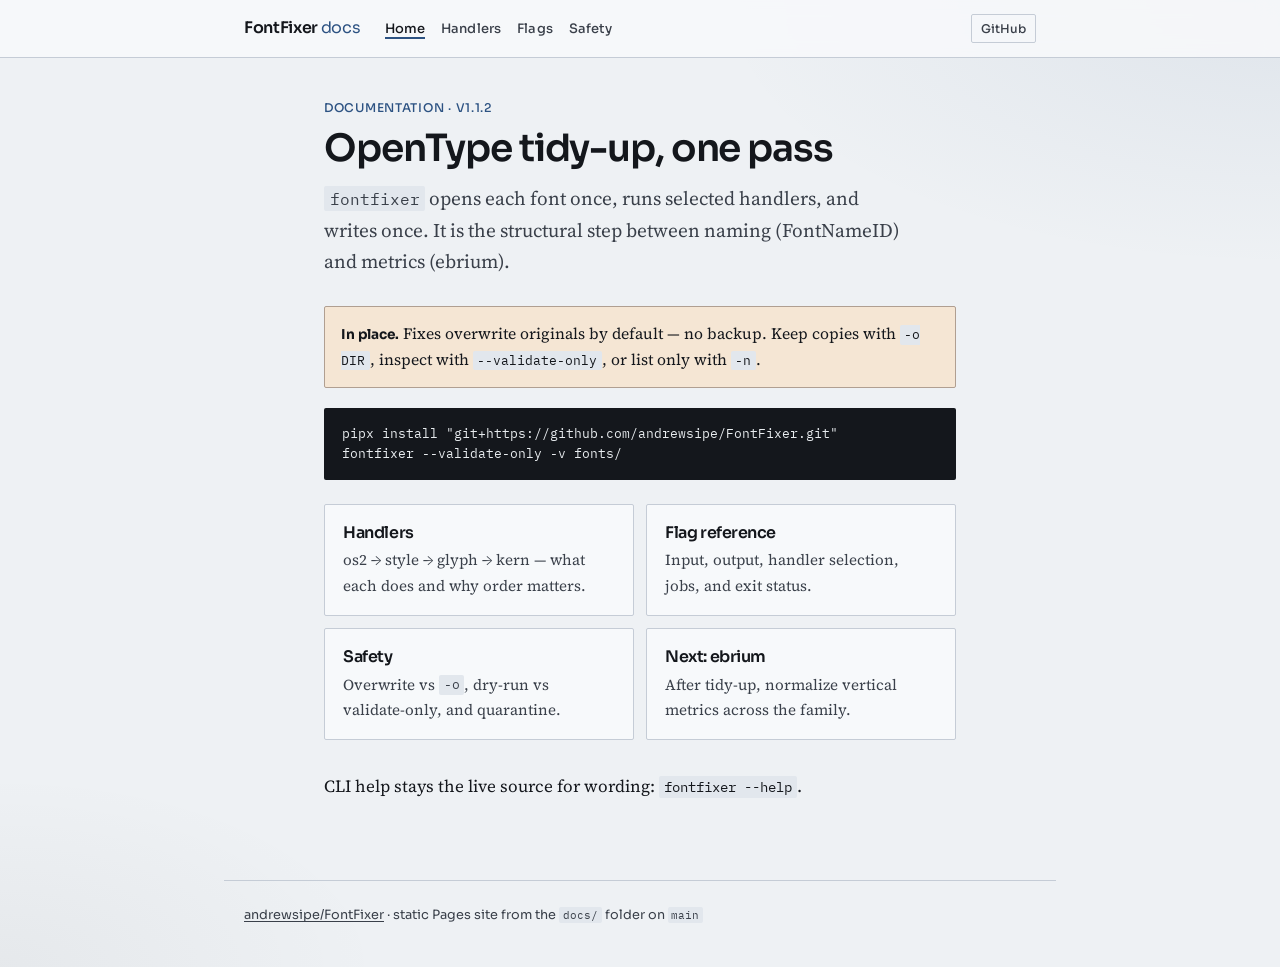
==== docs/index.html @ db6c0c36 "Add Pages docs site and slim README for casual users Move handler tables and safety detail into a st" ====
<!DOCTYPE html>
<html lang="en">
<head>
  <meta charset="utf-8" />
  <meta name="viewport" content="width=device-width, initial-scale=1" />
  <title>FontFixer docs</title>
  <meta name="description" content="OpenType tidy-up — handlers, flags, and safety for fontfixer." />
  <link rel="preconnect" href="https://fonts.googleapis.com" />
  <link rel="preconnect" href="https://fonts.gstatic.com" crossorigin />
  <link href="https://fonts.googleapis.com/css2?family=IBM+Plex+Mono:wght@400;500&family=Sora:wght@400;500;600&family=Source+Serif+4:opsz,wght@8..60,400;8..60,600&display=swap" rel="stylesheet" />
  <link rel="stylesheet" href="styles.css" />
</head>
<body>
  <header class="site-header">
    <div class="site-header-inner">
      <a class="brand" href="index.html">FontFixer <span>docs</span></a>
      <nav class="nav" aria-label="Primary">
        <a href="index.html" aria-current="page">Home</a>
        <a href="handlers.html">Handlers</a>
        <a href="flags.html">Flags</a>
        <a href="safety.html">Safety</a>
      </nav>
      <a class="github-link" href="https://github.com/andrewsipe/FontFixer">GitHub</a>
    </div>
  </header>

  <main>
    <p class="meta">Documentation · v1.1.2</p>
    <h1>OpenType tidy-up, one pass</h1>
    <p class="lede">
      <code>fontfixer</code> opens each font once, runs selected handlers, and writes once. It is the structural step between naming (FontNameID) and metrics (ebrium).
    </p>

    <div class="callout warn">
      <strong>In place.</strong> Fixes overwrite originals by default — no backup. Keep copies with <code>-o DIR</code>, inspect with <code>--validate-only</code>, or list only with <code>-n</code>.
    </div>

    <pre><code>pipx install "git+https://github.com/andrewsipe/FontFixer.git"
fontfixer --validate-only -v fonts/</code></pre>

    <div class="card-grid">
      <a class="card" href="handlers.html">
        <h2>Handlers</h2>
        <p>os2 → style → glyph → kern — what each does and why order matters.</p>
      </a>
      <a class="card" href="flags.html">
        <h2>Flag reference</h2>
        <p>Input, output, handler selection, jobs, and exit status.</p>
      </a>
      <a class="card" href="safety.html">
        <h2>Safety</h2>
        <p>Overwrite vs <code>-o</code>, dry-run vs validate-only, and quarantine.</p>
      </a>
      <a class="card" href="https://andrewsipe.github.io/ebrium/">
        <h2>Next: ebrium</h2>
        <p>After tidy-up, normalize vertical metrics across the family.</p>
      </a>
    </div>

    <p>CLI help stays the live source for wording: <code>fontfixer --help</code>.</p>
  </main>

  <footer class="site-footer">
    <a href="https://github.com/andrewsipe/FontFixer">andrewsipe/FontFixer</a>
    · static Pages site from the <code>docs/</code> folder on <code>main</code>
  </footer>
</body>
</html>
---- docs/styles.css ----
/* FontFixer docs — toolbench / tidy-up reference
   Sibling layout to ebrium docs; steel accent instead of verdigris. */

:root {
  --ink: #14171c;
  --ink-soft: #3a404a;
  --paper: #eef1f4;
  --paper-raised: #f7f9fb;
  --rule: #c5ccd6;
  --rule-strong: #8b95a5;
  --accent: #2c5282;
  --accent-soft: #dce6f2;
  --warn: #8a4b12;
  --warn-bg: #f5e6d4;
  --code-bg: #e2e7ed;
  --mono: "IBM Plex Mono", ui-monospace, monospace;
  --sans: "Sora", system-ui, sans-serif;
  --serif: "Source Serif 4", Georgia, serif;
  --max: 42rem;
  --wide: 52rem;
}

*,
*::before,
*::after {
  box-sizing: border-box;
}

html {
  scroll-behavior: smooth;
}

body {
  margin: 0;
  min-height: 100vh;
  color: var(--ink);
  background:
    radial-gradient(ellipse 80% 50% at 100% 0%, rgba(44, 82, 130, 0.08), transparent 55%),
    radial-gradient(ellipse 60% 40% at 0% 100%, rgba(20, 23, 28, 0.04), transparent 50%),
    var(--paper);
  font-family: var(--serif);
  font-size: 1.0625rem;
  line-height: 1.65;
  -webkit-font-smoothing: antialiased;
}

a {
  color: var(--accent);
  text-underline-offset: 0.15em;
}

a:hover {
  color: var(--ink);
}

.site-header {
  position: sticky;
  top: 0;
  z-index: 20;
  border-bottom: 1px solid var(--rule);
  background: color-mix(in srgb, var(--paper-raised) 88%, transparent);
  backdrop-filter: blur(10px);
}

.site-header-inner {
  max-width: var(--wide);
  margin: 0 auto;
  padding: 0.85rem 1.25rem;
  display: flex;
  flex-wrap: wrap;
  align-items: baseline;
  gap: 0.75rem 1.5rem;
}

.brand {
  font-family: var(--sans);
  font-weight: 600;
  font-size: 1rem;
  letter-spacing: -0.02em;
  color: var(--ink);
  text-decoration: none;
}

.brand span {
  color: var(--accent);
  font-weight: 400;
}

.nav {
  display: flex;
  flex-wrap: wrap;
  gap: 0.35rem 1rem;
  font-family: var(--sans);
  font-size: 0.8125rem;
  font-weight: 500;
  letter-spacing: 0.01em;
}

.nav a {
  color: var(--ink-soft);
  text-decoration: none;
}

.nav a:hover,
.nav a[aria-current="page"] {
  color: var(--ink);
}

.nav a[aria-current="page"] {
  box-shadow: inset 0 -2px 0 var(--accent);
}

.github-link {
  margin-left: auto;
  font-family: var(--sans);
  font-size: 0.75rem;
  font-weight: 500;
  color: var(--ink-soft);
  text-decoration: none;
  border: 1px solid var(--rule);
  padding: 0.25rem 0.55rem;
  border-radius: 2px;
}

.github-link:hover {
  border-color: var(--ink);
  color: var(--ink);
}

main {
  max-width: var(--max);
  margin: 0 auto;
  padding: 2.5rem 1.25rem 4rem;
}

main.wide {
  max-width: var(--wide);
}

h1,
h2,
h3 {
  font-family: var(--sans);
  font-weight: 600;
  letter-spacing: -0.03em;
  line-height: 1.2;
  color: var(--ink);
}

h1 {
  font-size: clamp(1.85rem, 4vw, 2.35rem);
  margin: 0 0 0.75rem;
}

h2 {
  font-size: 1.25rem;
  margin: 2.5rem 0 0.75rem;
  padding-top: 0.5rem;
  border-top: 1px solid var(--rule);
}

h2:first-of-type {
  border-top: none;
  padding-top: 0;
}

h3 {
  font-size: 1.05rem;
  margin: 1.75rem 0 0.5rem;
}

.lede {
  font-size: 1.2rem;
  color: var(--ink-soft);
  margin: 0 0 1.75rem;
  max-width: 36rem;
}

.meta {
  font-family: var(--sans);
  font-size: 0.75rem;
  font-weight: 500;
  letter-spacing: 0.06em;
  text-transform: uppercase;
  color: var(--accent);
  margin: 0 0 0.5rem;
}

p {
  margin: 0 0 1rem;
}

ul,
ol {
  margin: 0 0 1.25rem;
  padding-left: 1.25rem;
}

li {
  margin-bottom: 0.35rem;
}

li::marker {
  color: var(--accent);
}

.card-grid {
  display: grid;
  gap: 0.75rem;
  margin: 1.5rem 0 2rem;
}

@media (min-width: 640px) {
  .card-grid {
    grid-template-columns: 1fr 1fr;
  }
}

.card {
  display: block;
  padding: 1.1rem 1.15rem;
  background: var(--paper-raised);
  border: 1px solid var(--rule);
  border-radius: 2px;
  text-decoration: none;
  color: inherit;
  transition: border-color 0.15s ease, transform 0.15s ease;
}

.card:hover {
  border-color: var(--accent);
  transform: translateY(-1px);
  color: inherit;
}

.card h2 {
  font-size: 1rem;
  margin: 0 0 0.35rem;
  border: none;
  padding: 0;
}

.card p {
  margin: 0;
  font-size: 0.95rem;
  color: var(--ink-soft);
}

.callout {
  margin: 1.25rem 0;
  padding: 0.9rem 1rem;
  background: var(--accent-soft);
  border: 1px solid color-mix(in srgb, var(--accent) 28%, var(--rule));
  border-radius: 2px;
  font-size: 0.98rem;
}

.callout.warn {
  background: var(--warn-bg);
  border-color: color-mix(in srgb, var(--warn) 35%, var(--rule));
}

.callout strong {
  font-family: var(--sans);
  font-size: 0.85rem;
  letter-spacing: -0.01em;
}

code,
kbd {
  font-family: var(--mono);
  font-size: 0.84em;
  background: var(--code-bg);
  padding: 0.1em 0.35em;
  border-radius: 2px;
}

pre {
  margin: 1rem 0 1.5rem;
  padding: 1rem 1.1rem;
  overflow-x: auto;
  background: var(--ink);
  color: #e8ecef;
  border-radius: 2px;
  font-family: var(--mono);
  font-size: 0.8rem;
  line-height: 1.55;
}

pre code {
  background: none;
  padding: 0;
  color: inherit;
  font-size: inherit;
}

table {
  width: 100%;
  border-collapse: collapse;
  margin: 1rem 0 1.5rem;
  font-size: 0.95rem;
}

th,
td {
  text-align: left;
  vertical-align: top;
  padding: 0.55rem 0.65rem;
  border-bottom: 1px solid var(--rule);
}

th {
  font-family: var(--sans);
  font-size: 0.72rem;
  font-weight: 600;
  letter-spacing: 0.04em;
  text-transform: uppercase;
  color: var(--ink-soft);
  border-bottom-color: var(--rule-strong);
}

td code {
  white-space: nowrap;
}

.term {
  font-family: var(--sans);
  font-weight: 600;
  font-size: 0.95rem;
  letter-spacing: -0.02em;
}

.site-footer {
  max-width: var(--wide);
  margin: 0 auto;
  padding: 1.5rem 1.25rem 2.5rem;
  border-top: 1px solid var(--rule);
  font-family: var(--sans);
  font-size: 0.8rem;
  color: var(--ink-soft);
}

.site-footer a {
  color: var(--ink-soft);
}

.steps {
  counter-reset: step;
  list-style: none;
  padding: 0;
  margin: 1.25rem 0 1.75rem;
}

.steps li {
  counter-increment: step;
  position: relative;
  padding: 0.85rem 0 0.85rem 3rem;
  border-bottom: 1px solid var(--rule);
}

.steps li::before {
  content: counter(step);
  position: absolute;
  left: 0;
  top: 0.95rem;
  width: 1.75rem;
  height: 1.75rem;
  display: flex;
  align-items: center;
  justify-content: center;
  font-family: var(--sans);
  font-size: 0.75rem;
  font-weight: 600;
  color: var(--paper-raised);
  background: var(--accent);
  border-radius: 2px;
}

.steps .term {
  display: block;
  margin-bottom: 0.2rem;
}
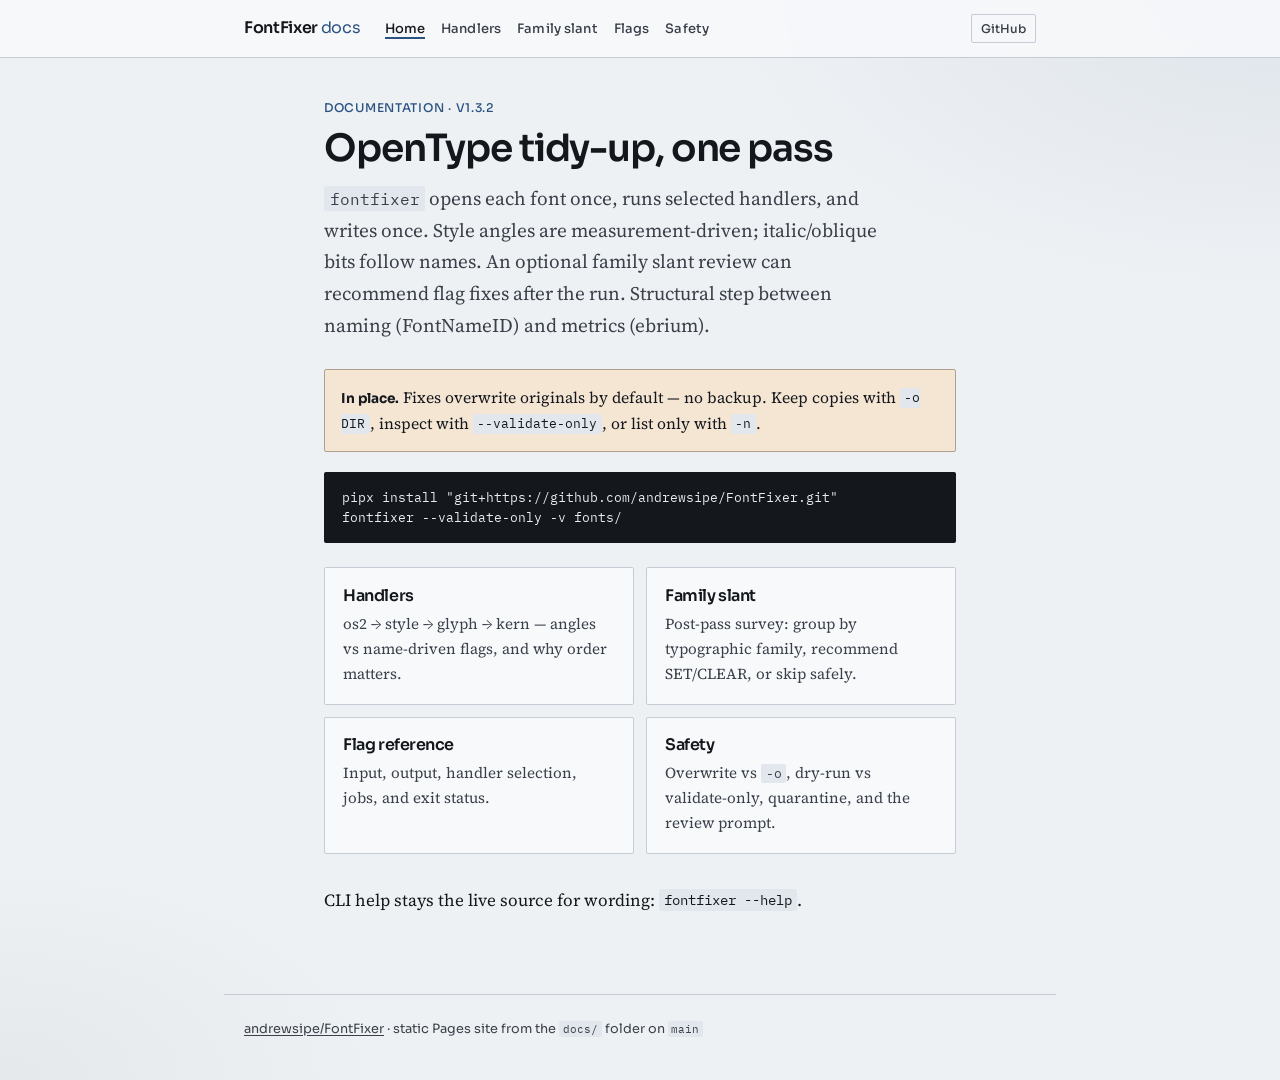
==== commit 2797f405: "Ship style/family slant review 1.3.2 with docs. Harden italic angle measurement and name-driven flag" ====
--- a/docs/index.html
+++ b/docs/index.html
@@ -4,7 +4,7 @@
   <meta charset="utf-8" />
   <meta name="viewport" content="width=device-width, initial-scale=1" />
   <title>FontFixer docs</title>
-  <meta name="description" content="OpenType tidy-up — handlers, flags, and safety for fontfixer." />
+  <meta name="description" content="OpenType tidy-up — handlers, family slant review, flags, and safety for fontfixer." />
   <link rel="preconnect" href="https://fonts.googleapis.com" />
   <link rel="preconnect" href="https://fonts.gstatic.com" crossorigin />
   <link href="https://fonts.googleapis.com/css2?family=IBM+Plex+Mono:wght@400;500&family=Sora:wght@400;500;600&family=Source+Serif+4:opsz,wght@8..60,400;8..60,600&display=swap" rel="stylesheet" />
@@ -17,6 +17,7 @@
       <nav class="nav" aria-label="Primary">
         <a href="index.html" aria-current="page">Home</a>
         <a href="handlers.html">Handlers</a>
+        <a href="family-slant.html">Family slant</a>
         <a href="flags.html">Flags</a>
         <a href="safety.html">Safety</a>
       </nav>
@@ -25,10 +26,10 @@
   </header>
 
   <main>
-    <p class="meta">Documentation · v1.1.2</p>
+    <p class="meta">Documentation · v1.3.2</p>
     <h1>OpenType tidy-up, one pass</h1>
     <p class="lede">
-      <code>fontfixer</code> opens each font once, runs selected handlers, and writes once. It is the structural step between naming (FontNameID) and metrics (ebrium).
+      <code>fontfixer</code> opens each font once, runs selected handlers, and writes once. Style angles are measurement-driven; italic/oblique bits follow names. An optional family slant review can recommend flag fixes after the run. Structural step between naming (FontNameID) and metrics (ebrium).
     </p>
 
     <div class="callout warn">
@@ -41,7 +42,11 @@
     <div class="card-grid">
       <a class="card" href="handlers.html">
         <h2>Handlers</h2>
-        <p>os2 → style → glyph → kern — what each does and why order matters.</p>
+        <p>os2 → style → glyph → kern — angles vs name-driven flags, and why order matters.</p>
+      </a>
+      <a class="card" href="family-slant.html">
+        <h2>Family slant</h2>
+        <p>Post-pass survey: group by typographic family, recommend SET/CLEAR, or skip safely.</p>
       </a>
       <a class="card" href="flags.html">
         <h2>Flag reference</h2>
@@ -49,11 +54,7 @@
       </a>
       <a class="card" href="safety.html">
         <h2>Safety</h2>
-        <p>Overwrite vs <code>-o</code>, dry-run vs validate-only, and quarantine.</p>
-      </a>
-      <a class="card" href="https://andrewsipe.github.io/ebrium/">
-        <h2>Next: ebrium</h2>
-        <p>After tidy-up, normalize vertical metrics across the family.</p>
+        <p>Overwrite vs <code>-o</code>, dry-run vs validate-only, quarantine, and the review prompt.</p>
       </a>
     </div>
 
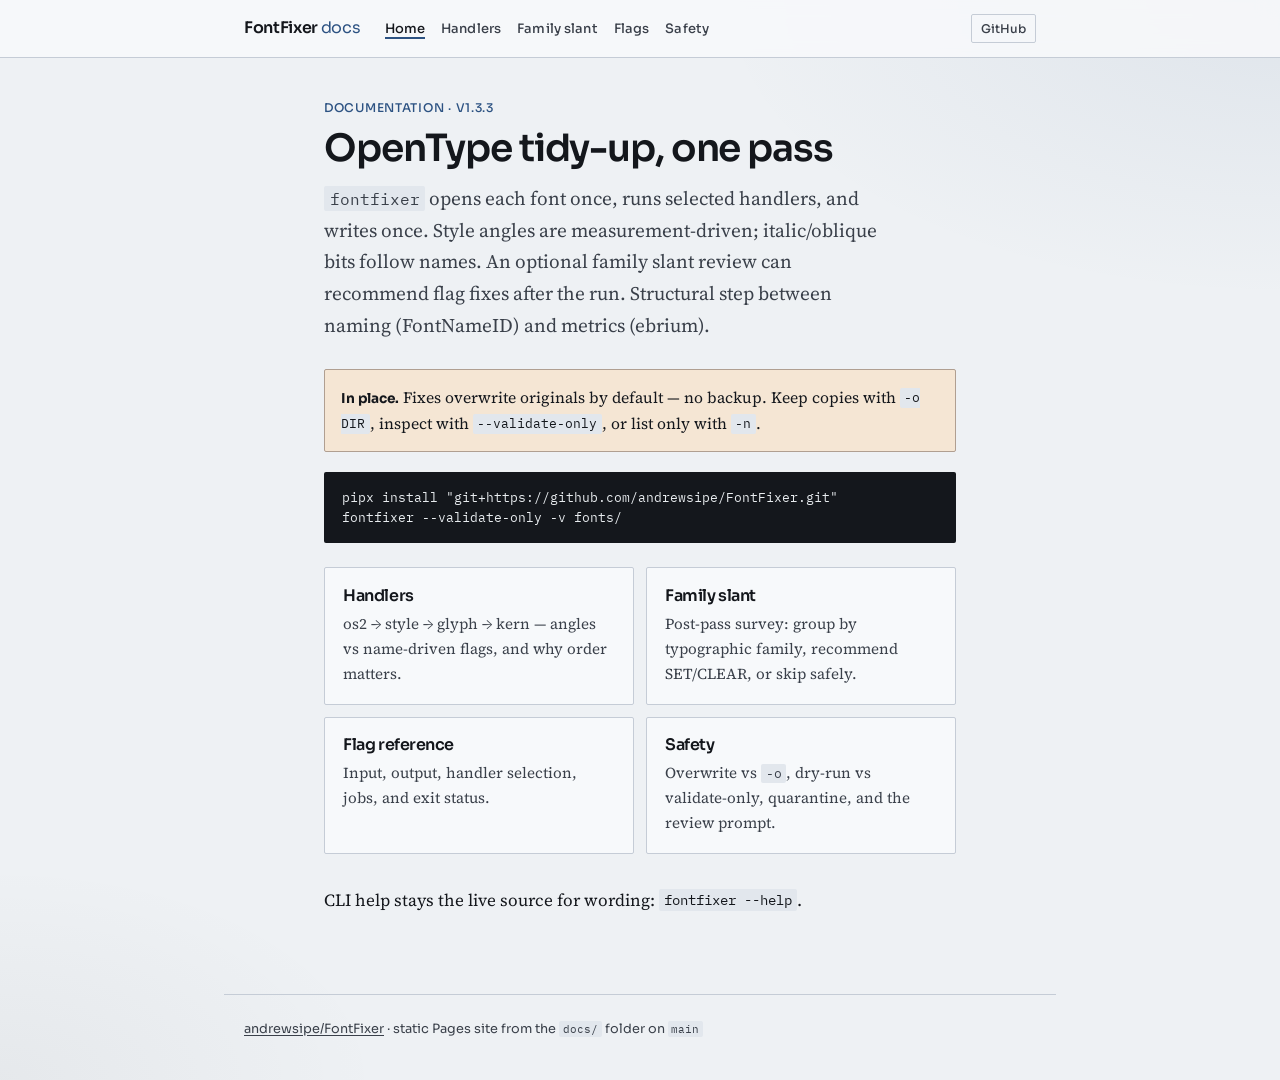
==== commit 33063ad0: "Release 1.3.3: refresh vendored FontCore to v0.2.0 Sync FontCore subset via tools/vendor_fontcore.py" ====
--- a/docs/index.html
+++ b/docs/index.html
@@ -26,7 +26,7 @@
   </header>
 
   <main>
-    <p class="meta">Documentation · v1.3.2</p>
+    <p class="meta">Documentation · v1.3.3</p>
     <h1>OpenType tidy-up, one pass</h1>
     <p class="lede">
       <code>fontfixer</code> opens each font once, runs selected handlers, and writes once. Style angles are measurement-driven; italic/oblique bits follow names. An optional family slant review can recommend flag fixes after the run. Structural step between naming (FontNameID) and metrics (ebrium).
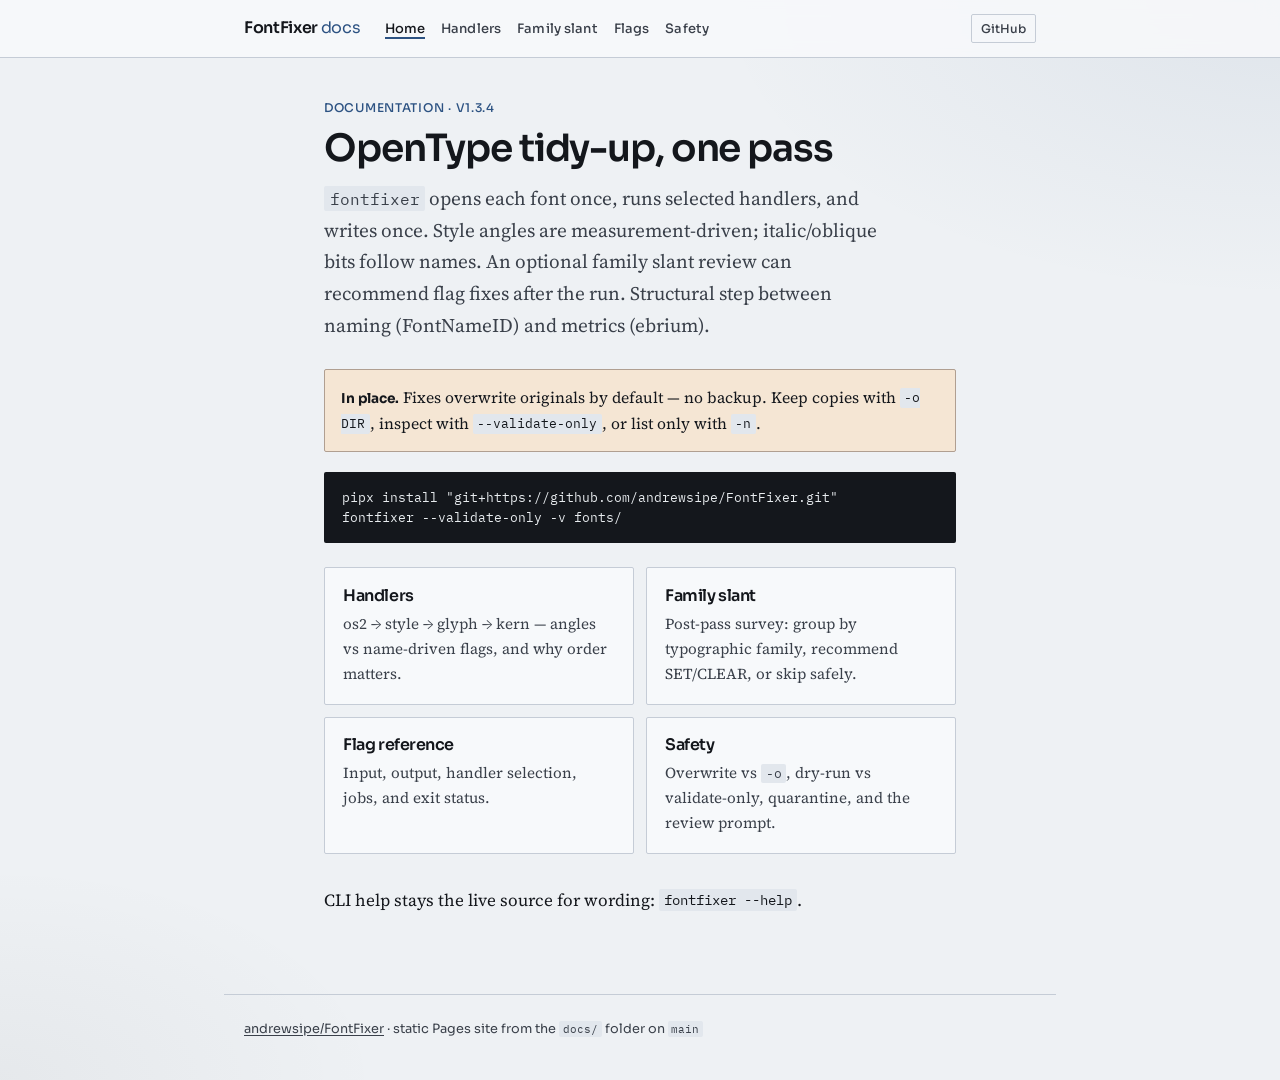
==== commit db50e6db: "Release 1.3.4: keep head.modified in the family-slant fix path Open fonts with recalcTimestamp=False" ====
--- a/docs/index.html
+++ b/docs/index.html
@@ -26,7 +26,7 @@
   </header>
 
   <main>
-    <p class="meta">Documentation · v1.3.3</p>
+    <p class="meta">Documentation · v1.3.4</p>
     <h1>OpenType tidy-up, one pass</h1>
     <p class="lede">
       <code>fontfixer</code> opens each font once, runs selected handlers, and writes once. Style angles are measurement-driven; italic/oblique bits follow names. An optional family slant review can recommend flag fixes after the run. Structural step between naming (FontNameID) and metrics (ebrium).
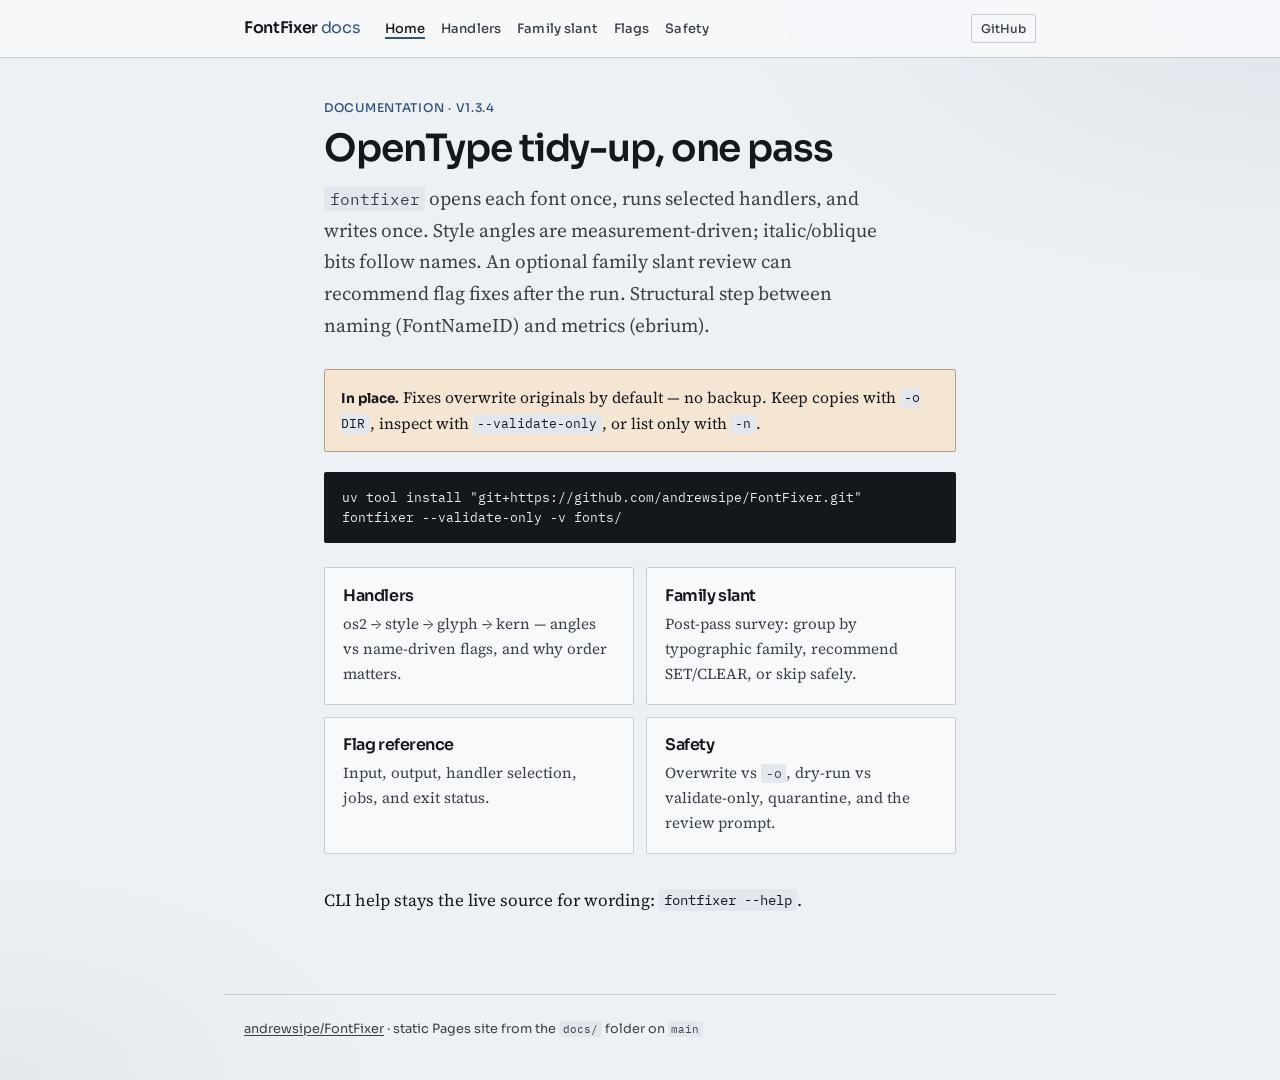
==== commit 5ba96763: "Docs: install and update with uv, not pipx Co-Authored-By: Claude Sonnet 5.5 <noreply@anthropic.com>" ====
--- a/docs/index.html
+++ b/docs/index.html
@@ -36,7 +36,7 @@
       <strong>In place.</strong> Fixes overwrite originals by default — no backup. Keep copies with <code>-o DIR</code>, inspect with <code>--validate-only</code>, or list only with <code>-n</code>.
     </div>
 
-    <pre><code>pipx install "git+https://github.com/andrewsipe/FontFixer.git"
+    <pre><code>uv tool install "git+https://github.com/andrewsipe/FontFixer.git"
 fontfixer --validate-only -v fonts/</code></pre>
 
     <div class="card-grid">
